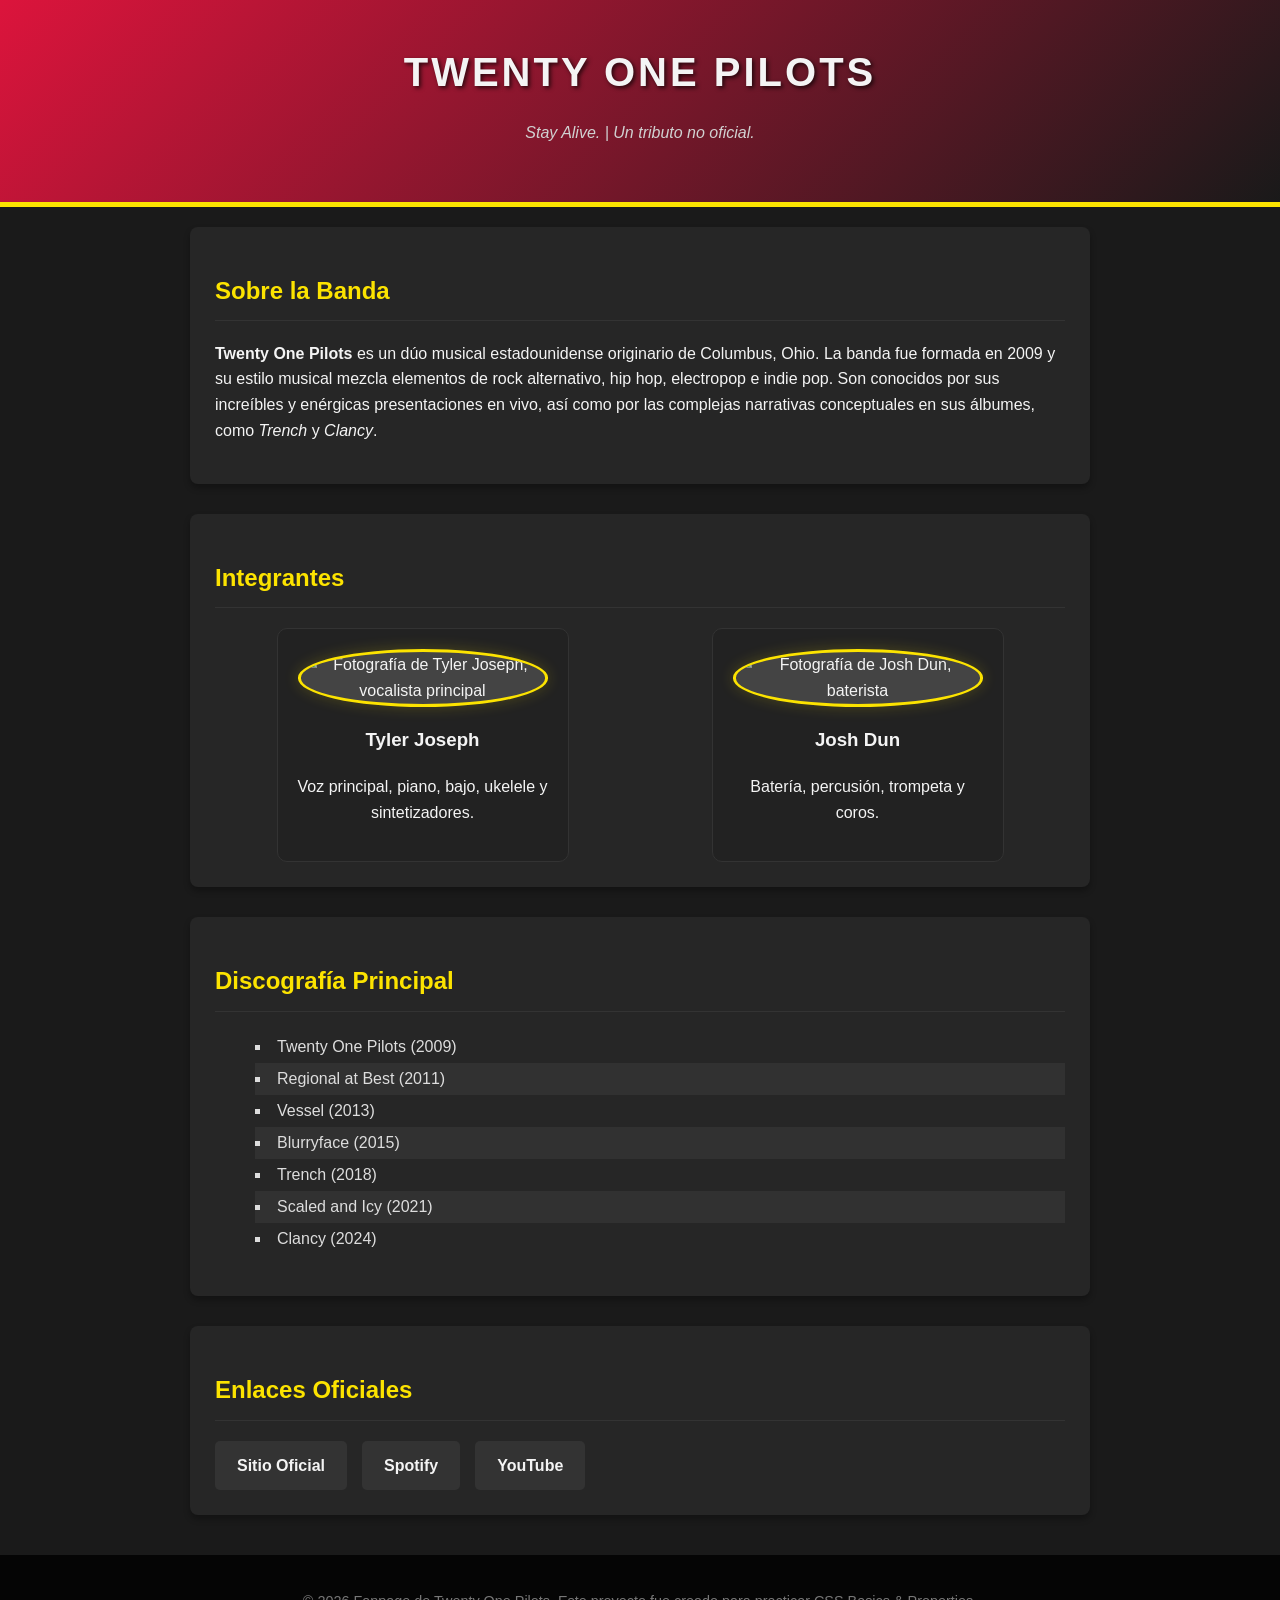
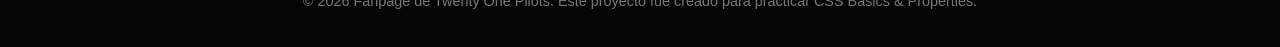
==== 14_08_2026/Actividad_2_blog/templates/index.html @ 3294f408 "first commit" ====
<!DOCTYPE html>
<html lang="es">
<head>
    <meta charset="UTF-8">
    <meta name="viewport" content="width=device-width, initial-scale=1.0">
    <title>Twenty One Pilots - Fanpage</title>
    <link rel="stylesheet" href="../static/css/index.css">
</head>
<body>

    <header>
        <h1>Twenty One Pilots</h1>
        <p>Stay Alive. | Un tributo no oficial.</p>
    </header>

    <div class="container">
        
        <section id="about">
            <h2>Sobre la Banda</h2>
            <p>
                <strong>Twenty One Pilots</strong> es un dúo musical estadounidense originario de Columbus, Ohio. 
                La banda fue formada en 2009 y su estilo musical mezcla elementos de rock alternativo, hip hop, electropop e indie pop. 
                Son conocidos por sus increíbles y enérgicas presentaciones en vivo, así como por las complejas narrativas conceptuales 
                en sus álbumes, como <em>Trench</em> y <em>Clancy</em>.
            </p>
        </section>

        <section id="members">
            <h2>Integrantes</h2>
            <div class="members-grid">
                
                <!-- TARJETA TYLER -->
                <div class="member-card">
                    <!-- INSTRUCCIÓN DE IMAGEN: 
                         Reemplaza la URL en el atributo 'src' por el enlace o ruta a tu imagen de Tyler Joseph.
                         Asegúrate de que sea una imagen cuadrada para que el 'border-radius: 50%' funcione perfecto. -->
                    <img 
                        src="https://placehold.co/200x200/222222/fce300?text=Tyler+Joseph" 
                        alt="Fotografía de Tyler Joseph, vocalista principal" 
                        class="member-photo"
                    >
                    <h3>Tyler Joseph</h3>
                    <p>Voz principal, piano, bajo, ukelele y sintetizadores.</p>
                </div>

                <!-- TARJETA JOSH -->
                <div class="member-card">
                    <!-- INSTRUCCIÓN DE IMAGEN: 
                         Reemplaza la URL en el atributo 'src' por el enlace o ruta a tu imagen de Josh Dun. -->
                    <img 
                        src="https://placehold.co/200x200/222222/fce300?text=Josh+Dun" 
                        alt="Fotografía de Josh Dun, baterista" 
                        class="member-photo"
                    >
                    <h3>Josh Dun</h3>
                    <p>Batería, percusión, trompeta y coros.</p>
                </div>

            </div>
        </section>

        <section id="discography">
            <h2>Discografía Principal</h2>
            <!-- Lista utilizando las propiedades CSS personalizadas -->
            <ul id="discography-list">
                <li>Twenty One Pilots (2009)</li>
                <li>Regional at Best (2011)</li>
                <li>Vessel (2013)</li>
                <li>Blurryface (2015)</li>
                <li>Trench (2018)</li>
                <li>Scaled and Icy (2021)</li>
                <li>Clancy (2024)</li>
            </ul>
        </section>

        <section id="links">
            <h2>Enlaces Oficiales</h2>
            <!-- Enlaces utilizando Pseudo-clases CSS (:link, :visited, :hover, :active) -->
            <ul class="social-links">
                <li><a href="https://www.twentyonepilots.com/" target="_blank">Sitio Oficial</a></li>
                <li><a href="https://open.spotify.com/artist/3YQKmKGau1PzlVlwLsqaVA" target="_blank">Spotify</a></li>
                <li><a href="https://www.youtube.com/user/twentyonepilots" target="_blank">YouTube</a></li>
            </ul>
        </section>

    </div>

    <footer>
        <p>&copy; 2026 Fanpage de Twenty One Pilots. Este proyecto fue creado para practicar CSS Basics & Properties.</p>
    </footer>

</body>
</html>
---- 14_08_2026/Actividad_2_blog/static/css/index.css ----
/* Uso del selector universal y variables (Module 2: Colors) */
:root {
    --brand-yellow: #fce300; /* HEX Color Model */
    --brand-red: rgb(220, 20, 60); /* RGB Color Model */
    --bg-dark: hsl(0, 0%, 10%); /* HSL Color Model */
    --text-light: #f4f4f4;
}

/* Selector de Etiqueta (Tag Selector) */
body {
    /* --- Shorthand Properties vs Longhand (Module 2) --- */
    /* Shorthand para font (incluye style, weight, size/line-height, family) */
    font: normal 400 16px/1.6 'Segoe UI', Tahoma, Geneva, Verdana, sans-serif;
            
    /* Longhand properties para el fondo */
    background-color: var(--bg-dark);
    color: var(--text-light);
            
    /* Shorthand para margin */
    margin: 0;
    padding: 0;
}

/* --- 2. BACKGROUND PROPERTIES & GRADIENTS (Module 2) --- */
header {
    /* Linear-gradient como background-image */
    background-image: linear-gradient(135deg, var(--brand-red) 0%, var(--bg-dark) 100%);
    /* Text Styling Properties (Module 2) */
    text-align: center;
    padding: 40px 20px;
    border-bottom: 5px solid var(--brand-yellow);
}

/* Selectores descendentes */
header h1 {
    /* Text Styling Properties: Transformación y espaciado */
    text-transform: uppercase;
    letter-spacing: 3px;
    font-size: 2.5rem;
    margin: 0;
    text-shadow: 2px 2px 4px rgba(0,0,0,0.7); /* Sombra de texto */
}

header p {
    font-style: italic; /* Text styling: italic */
    color: #d1d1d1;
}

/* --- STREAMING_CHUNK:Styling Layout and Sections --- */
/* Selector de Clase (Class Selector) */
.container {
    max-width: 900px;
    /* Shorthand margin: arriba/abajo 20px, izquierda/derecha auto (centrado) */
    margin: 20px auto; 
    padding: 0 20px;
}

section {
    background-color: hsl(0, 0%, 15%);
    margin-bottom: 30px;
    padding: 25px;
    /* Border-radius para redondear las cajas */
    border-radius: 8px;
    box-shadow: 0 4px 6px rgba(0,0,0,0.3);
}

/* Selector específico para Títulos de Sección */
section h2 {
    color: var(--brand-yellow);
    border-bottom: 1px solid #333;
    /* Longhand padding */
    padding-bottom: 10px;
}

/* --- 3. IMAGE PROPERTIES (Module 2) --- */
.members-grid {
    display: flex;
    gap: 20px;
    justify-content: space-around;
    flex-wrap: wrap;
    margin-top: 20px;
}

.member-card {
    text-align: center;
    width: 250px;
    background-color: #222;
    padding: 20px;
    border-radius: 10px;
    border: 1px solid #333;
}

/* Propiedades de Imagen */
.member-photo {
    width: 150px;       /* Ancho fijo */
    height: 150px;      /* Alto fijo */
    border-radius: 50%; /* Hace la imagen circular */
    object-fit: cover;  /* Asegura que la imagen no se deforme */
    border: 3px solid var(--brand-yellow); /* Borde alrededor de la imagen */
    background-color: #444; /* Color de fondo por si la imagen no carga */
            
    /* Sombra para dar profundidad */
    box-shadow: 0 0 15px rgba(252, 227, 0, 0.2); 
}

/* --- STREAMING_CHUNK:Styling Lists and Hyperlinks --- */
/* --- 4. LIST PROPERTIES (Module 2) --- */
/* Selector de ID (ID Selector) - Specificity Alta */
#discography-list {
    /* Tipos de viñeta: square, circle, disc, decimal, etc. */
    list-style-type: square; 
    /* Posición de la viñeta */
    list-style-position: inside; 
    color: #ddd;
    line-height: 2;
}

/* Modificando elementos específicos de la lista usando pseudo-clases estructurales */
#discography-list li:nth-child(even) {
    background-color: rgba(255,255,255,0.05); /* RGBA (Module 2: Colors with Alpha/Transparency) */
}

/* --- 5. HYPERLINK PROPERTIES (Module 2) --- */
/* El orden recomendado para enlaces es: link, visited, hover, active (LVHA) */
        
.social-links {
    display: flex;
    gap: 15px;
    list-style-type: none; /* Quita las viñetas por defecto */
    padding: 0;
    margin: 0;
}

/* Estado normal y no visitado */
.social-links a:link {
    text-decoration: none; /* Text Styling: Quita el subrayado */
    color: var(--text-light);
    background-color: #333;
    padding: 10px 20px;
    border-radius: 5px;
    font-weight: bold;
    border: 2px solid transparent;
    transition: all 0.3s ease; /* Transición suave */
    display: inline-block;
}

/* Estado visitado */
.social-links a:visited {
    color: #ccc; /* Un tono ligeramente diferente para saber que ya se visitó */
}

/* Estado al pasar el cursor (Hover) */
.social-links a:hover {
    background-color: var(--brand-yellow);
    color: #000;
    border-color: var(--brand-yellow);
    /* Transformación sutil */
    transform: translateY(-3px); 
}

/* Estado activo (cuando se hace clic) */
.social-links a:active {
    background-color: #d4bf00; /* Amarillo más oscuro */
    transform: translateY(0); /* Vuelve a su posición */
}

footer {
    text-align: center;
    padding: 20px;
    background-color: #050505;
    color: #777;
    font-size: 0.9rem;
    margin-top: 40px;
}
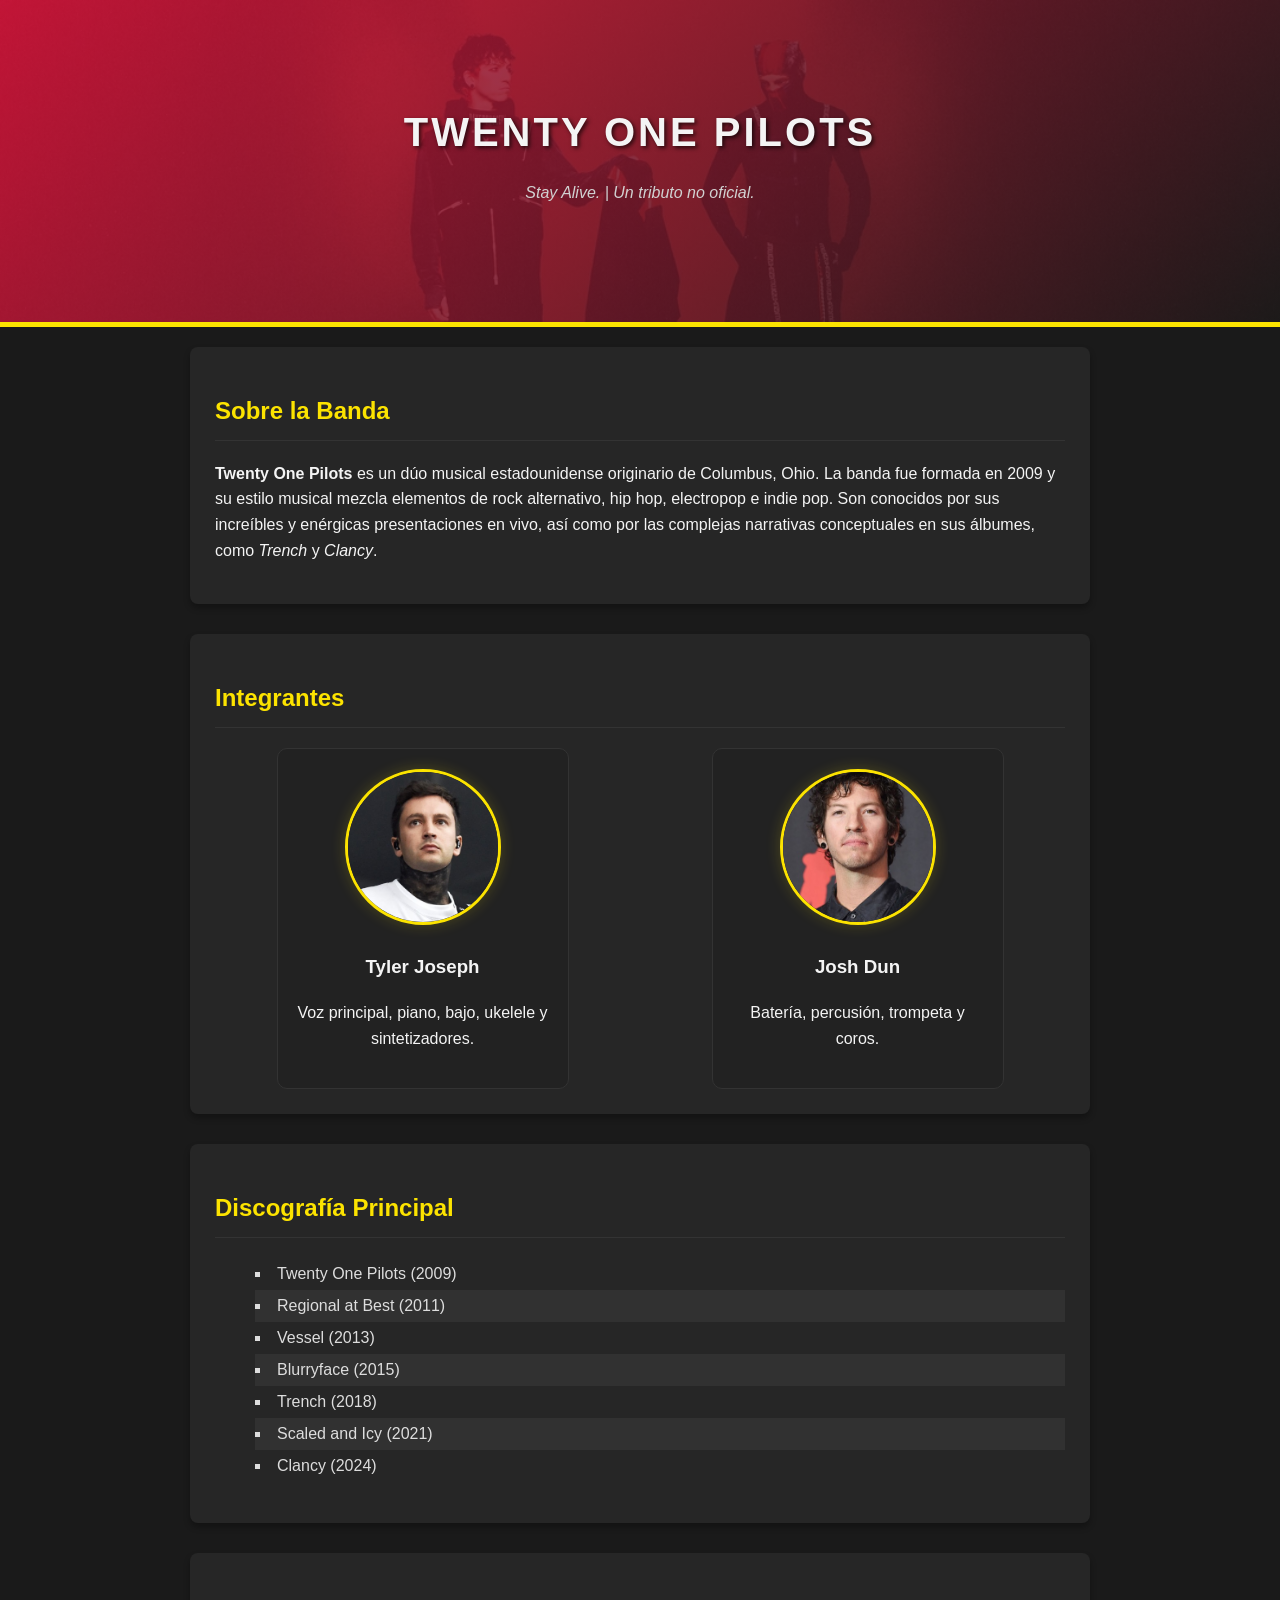
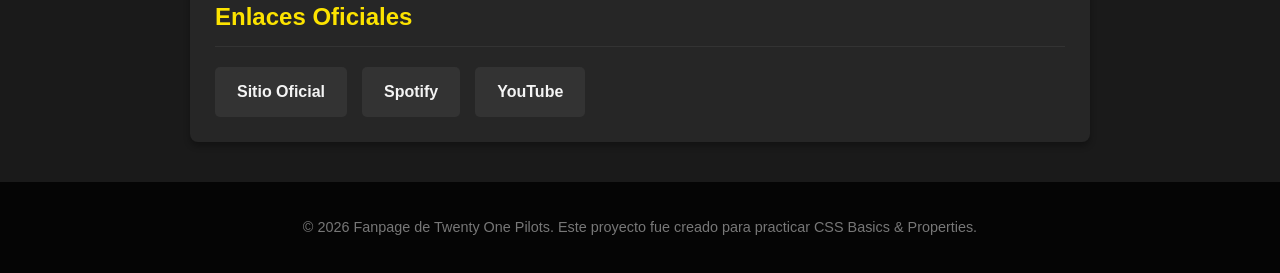
==== commit ab289603: "Mejoras en el bloc" ====
--- a/14_08_2026/Actividad_2_blog/templates/index.html
+++ b/14_08_2026/Actividad_2_blog/templates/index.html
@@ -35,7 +35,7 @@
                          Reemplaza la URL en el atributo 'src' por el enlace o ruta a tu imagen de Tyler Joseph.
                          Asegúrate de que sea una imagen cuadrada para que el 'border-radius: 50%' funcione perfecto. -->
                     <img 
-                        src="https://placehold.co/200x200/222222/fce300?text=Tyler+Joseph" 
+                        src="../../../Imagenes/tyler-joseph.jpg" 
                         alt="Fotografía de Tyler Joseph, vocalista principal" 
                         class="member-photo"
                     >
@@ -48,7 +48,7 @@
                     <!-- INSTRUCCIÓN DE IMAGEN: 
                          Reemplaza la URL en el atributo 'src' por el enlace o ruta a tu imagen de Josh Dun. -->
                     <img 
-                        src="https://placehold.co/200x200/222222/fce300?text=Josh+Dun" 
+                        src="../../../Imagenes/josh-dun.jpg" 
                         alt="Fotografía de Josh Dun, baterista" 
                         class="member-photo"
                     >
@@ -78,7 +78,7 @@
             <!-- Enlaces utilizando Pseudo-clases CSS (:link, :visited, :hover, :active) -->
             <ul class="social-links">
                 <li><a href="https://www.twentyonepilots.com/" target="_blank">Sitio Oficial</a></li>
-                <li><a href="https://open.spotify.com/artist/3YQKmKGau1PzlVlwLsqaVA" target="_blank">Spotify</a></li>
+                <li><a href="https://open.spotify.com/artist/3YQKmKGau1PzlVlkL1iodx" target="_blank">Spotify</a></li>
                 <li><a href="https://www.youtube.com/user/twentyonepilots" target="_blank">YouTube</a></li>
             </ul>
         </section>
--- a/14_08_2026/Actividad_2_blog/static/css/index.css
+++ b/14_08_2026/Actividad_2_blog/static/css/index.css
@@ -23,11 +23,17 @@
 
 /* --- 2. BACKGROUND PROPERTIES & GRADIENTS (Module 2) --- */
 header {
-    /* Linear-gradient como background-image */
-    background-image: linear-gradient(135deg, var(--brand-red) 0%, var(--bg-dark) 100%);
-    /* Text Styling Properties (Module 2) */
+    background-image: 
+        linear-gradient(135deg, rgba(220, 20, 60, 0.85) 0%, rgba(26, 26, 26, 0.9) 100%),
+        url('../../../../Imagenes/headerTOP.webp');
+    
+    /* Propiedades longhand para controlar la imagen (Module 2) */
+    background-size: cover;          /* La imagen cubre todo el espacio disponible */
+    background-position: center top; /* Centra la imagen priorizando las caras */
+    background-repeat: no-repeat;    /* Evita que se duplique si la pantalla es muy grande */
+    
     text-align: center;
-    padding: 40px 20px;
+    padding: 100px 20px; /* Aumenté el padding (espaciado interior) para que se vea más la imagen */
     border-bottom: 5px solid var(--brand-yellow);
 }
 
